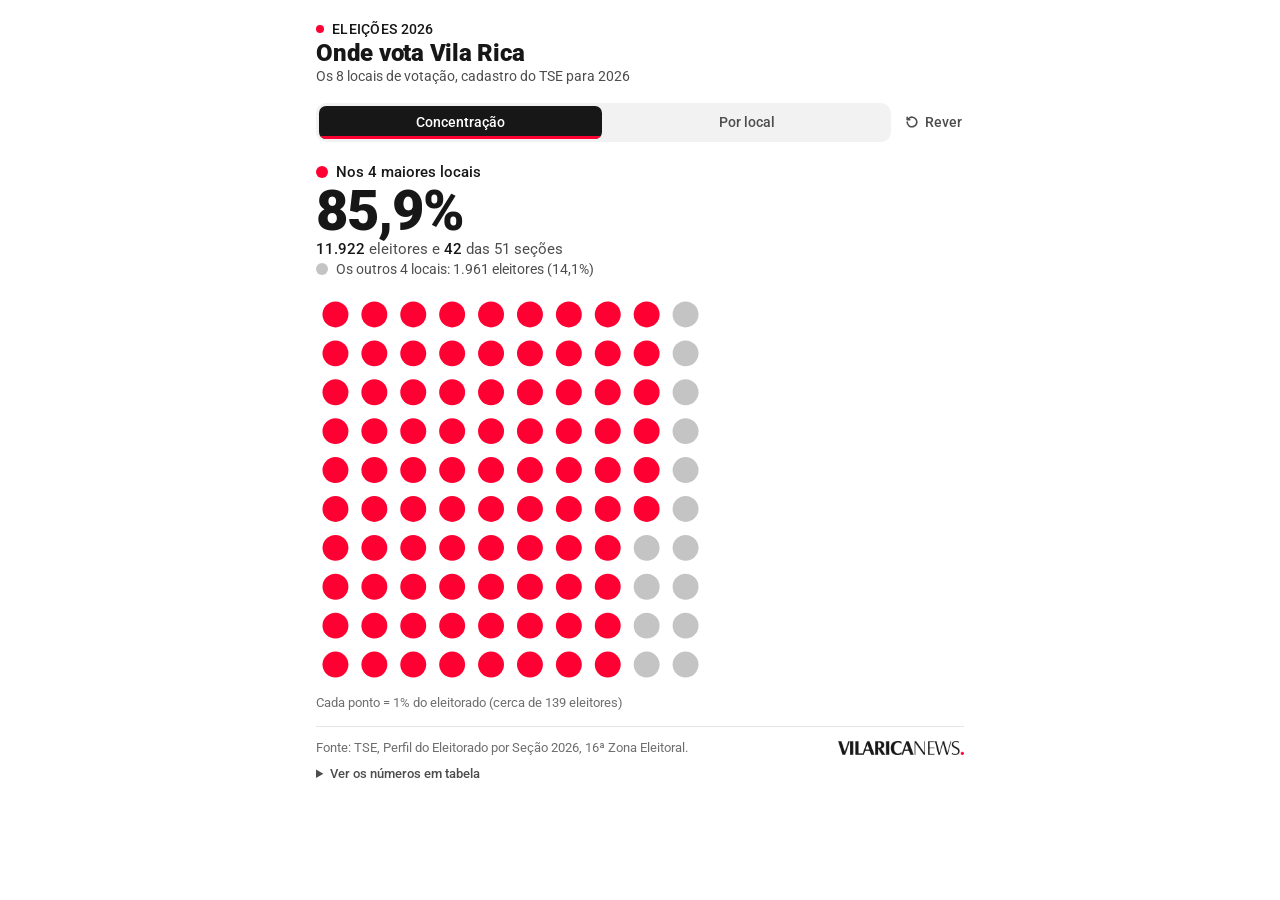
==== locais-de-votacao-2026/index.html @ ced644a5 "Gráficos de idade, locais de votação e gênero (TSE 2026) Motor comum em comum/ (pontos, barras e pir" ====
<!doctype html>
<html lang="pt-BR">
<head>
<meta charset="utf-8">
<meta name="viewport" content="width=device-width, initial-scale=1">
<title>Locais de votação de Vila Rica</title>
<meta name="robots" content="noindex, indexifembedded">
<link rel="preconnect" href="https://fonts.googleapis.com">
<link rel="preconnect" href="https://fonts.gstatic.com" crossorigin>
<link href="https://fonts.googleapis.com/css2?family=Roboto:wght@400;500;700;900&display=swap" rel="stylesheet">
<link rel="stylesheet" href="../comum/vrn.css">
</head>
<body>
<figure id="vrn"></figure>
<script src="../comum/vrn.js"></script>
<script>
(function () {
  var n = VRN.n, pct = VRN.pct, soma = VRN.soma;

  // TSE, Perfil do Eleitorado por Seção 2026 (MT), Vila Rica (código 98990), 16ª Zona.
  // [nome curto, nome no arquivo do TSE, eleitores, seções] — do maior para o menor
  var LOCAIS = [
    ['E.E. Maria Esther Peres', 'Escola Estadual Professora Maria Esther Peres', 4389, 16],
    ['Colégio Vale do Araguaia (CVA)', 'Colégio Vale do Araguaia (CVA)', 2868, 9],
    ['E.M. Ilma Valadares de Aragão', 'Escola Municipal Professora Ilma Valadares de Aragão', 2490, 10],
    ['E.E. Vila Rica', 'CDCE – Escola Estadual Vila Rica', 2175, 7],
    ['E.M. Alair Álvares Fernandes', 'Escola Municipal Alair Álvares Fernandes', 1293, 4],
    ['E.M. Nossa Senhora Aparecida', 'Escola Municipal Nossa Senhora Aparecida', 274, 3],
    ['E.M. Domingos Pereira Ávila', 'Escola Municipal Domingos Pereira Ávila', 227, 1],
    ['E.M. Procópio Faria', 'Escola Municipal Procópio Faria', 167, 1]
  ];
  var TOTAL = soma(LOCAIS.map(function (l) { return l[2]; }));
  var SECOES = soma(LOCAIS.map(function (l) { return l[3]; }));
  var MAIORES = LOCAIS.slice(0, 4), DEMAIS = LOCAIS.slice(4);
  var EL_MAIORES = soma(MAIORES.map(function (l) { return l[2]; }));
  var SEC_MAIORES = soma(MAIORES.map(function (l) { return l[3]; }));
  var EL_DEMAIS = TOTAL - EL_MAIORES;
  function secoes(s) { return s + (s === 1 ? ' seção' : ' seções'); }

  var LINHAS = LOCAIS.map(function (l, i) {
    return {
      rotulo: l[0], extra: secoes(l[3]), valor: l[2],
      cor: i < 4 ? 'var(--vrn-vermelho)' : 'var(--vrn-cinza)',
      dica: '<strong>' + l[1] + '</strong><br>' + n(l[2]) + ' eleitores · ' + pct(l[2] / TOTAL) + ' · ' + secoes(l[3])
    };
  });
  var P_MAIORES = Math.round(EL_MAIORES / TOTAL * 100);

  VRN.grafico({
    id: 'locais-de-votacao-2026',
    chapeu: 'Eleições 2026',
    titulo: 'Onde vota Vila Rica',
    subtitulo: 'Os ' + LOCAIS.length + ' locais de votação, cadastro do TSE para 2026',
    passos: [
      {
        aba: 'Concentração',
        painel:
          '<p class="vrn-chave"><span class="vrn-bolinha" style="background:var(--vrn-vermelho)"></span>Nos 4 maiores locais</p>' +
          '<p class="vrn-num" data-conta="' + (Math.round(EL_MAIORES / TOTAL * 1000) / 10) + '" data-casas="1" data-sufixo="%">' + pct(EL_MAIORES / TOTAL) + '</p>' +
          '<p class="vrn-rotulo"><strong>' + n(EL_MAIORES) + '</strong> eleitores e <strong>' + SEC_MAIORES + '</strong> das ' + SECOES + ' seções</p>' +
          '<p class="vrn-extra"><span class="vrn-bolinha" style="background:var(--vrn-cinza)"></span>Os outros 4 locais: ' + n(EL_DEMAIS) + ' eleitores (' + pct(EL_DEMAIS / TOTAL) + ')</p>',
        legenda: 'Cada ponto = 1% do eleitorado (cerca de ' + n(Math.round(TOTAL / 100)) + ' eleitores)',
        vis: {
          tipo: 'pontos',
          grupos: [
            { pontos: P_MAIORES, cor: 'var(--vrn-vermelho)', dica: '<strong>4 maiores locais</strong><br>' + n(EL_MAIORES) + ' eleitores · ' + pct(EL_MAIORES / TOTAL) },
            { pontos: 100 - P_MAIORES, cor: 'var(--vrn-cinza)', dica: '<strong>Outros 4 locais</strong><br>' + n(EL_DEMAIS) + ' eleitores · ' + pct(EL_DEMAIS / TOTAL) }
          ]
        }
      },
      {
        aba: 'Por local',
        painel:
          '<p class="vrn-chave">Maior local de votação</p>' +
          '<p class="vrn-num" data-conta="' + LOCAIS[0][2] + '">' + n(LOCAIS[0][2]) + '</p>' +
          '<p class="vrn-rotulo">eleitores na <strong>' + LOCAIS[0][0] + '</strong>, em ' + secoes(LOCAIS[0][3]) + '</p>',
        legenda: '<span class="vrn-bolinha" style="background:var(--vrn-vermelho)"></span>4 maiores locais ' +
          '<span class="vrn-bolinha" style="background:var(--vrn-cinza);margin-left:8px"></span>demais locais',
        vis: { tipo: 'barras', linhas: LINHAS }
      }
    ],
    fonte: 'Fonte: TSE, Perfil do Eleitorado por Seção 2026, 16ª Zona Eleitoral.',
    tabela: {
      colunas: ['Local de votação', 'Seções', 'Eleitores', '%'],
      grupos: [{
        linhas: LOCAIS.map(function (l) { return [l[1], l[3], n(l[2]), pct(l[2] / TOTAL).replace('%', '')]; })
          .concat([['Total', SECOES, n(TOTAL), '100,0']])
      }]
    }
  });
})();
</script>
</body>
</html>
---- comum/vrn.css ----
/* Gráficos do Vila Rica News — estilo comum
   Cores da marca: preto #171717 e vermelho #ff0032 (logotipo);
   azul e verde das editorias do site (#302ebd clareado 1 tom para passar no teste de daltonismo; #0b8b09) */
html, body { margin: 0; padding: 0; background: #ffffff; }

.vrn {
  --vrn-fundo: #ffffff;
  --vrn-tinta: #171717;
  --vrn-tinta-2: #4d4d4d;
  --vrn-tinta-3: #6e6e6e;
  --vrn-linha: #e5e5e5;
  --vrn-trilho: #f2f2f2;
  --vrn-destaque: #ff0032;
  --vrn-azul: #3b39c9;
  --vrn-vermelho: #ff0032;
  --vrn-verde: #0b8b09;
  --vrn-cinza: #c4c4c4;
  color-scheme: light;
  box-sizing: border-box;
  max-width: 680px;
  margin: 0 auto;
  padding: 20px 16px 16px;
  background: var(--vrn-fundo);
  color: var(--vrn-tinta);
  font-family: Roboto, system-ui, -apple-system, "Segoe UI", sans-serif;
  font-size: 16px;
  line-height: 1.4;
  text-align: left;
}
.vrn *, .vrn *::before, .vrn *::after { box-sizing: inherit; }
.vrn p { margin: 0; padding: 0; }

/* Dentro de iframe a matéria já dá as margens: o gráfico usa a coluna toda */
.vrn.vrn-iframe { max-width: none; margin: 0; padding: 4px 2px 2px; }

.vrn-chapeu { font-size: 14px; font-weight: 500; letter-spacing: .02em; text-transform: uppercase; margin-bottom: 6px; }
.vrn-chapeu::before { content: ""; display: inline-block; width: 8px; height: 8px; margin-right: 8px; border-radius: 50%; background: var(--vrn-destaque); vertical-align: 1px; }
.vrn-titulo { font-size: 24px; font-weight: 900; line-height: 1.15; letter-spacing: -0.01em; }
.vrn-sub { margin-top: 4px; font-size: 14px; color: var(--vrn-tinta-2); }

/* Abas */
.vrn-controles { display: flex; align-items: center; gap: 12px; margin-top: 16px; }
.vrn-abas { display: flex; flex: 1; gap: 4px; padding: 3px; border-radius: 10px; background: var(--vrn-trilho); }
.vrn-aba {
  position: relative; flex: 1; overflow: hidden;
  appearance: none; border: 0; margin: 0; border-radius: 7px;
  padding: 8px 6px; background: transparent; color: var(--vrn-tinta-2);
  font-family: inherit; font-size: 14px; font-weight: 500; line-height: 1.2; cursor: pointer;
}
.vrn-aba:hover { color: var(--vrn-tinta); }
.vrn-aba[aria-pressed="true"] { background: var(--vrn-tinta); color: #ffffff; }
.vrn-aba:focus-visible, .vrn-rever:focus-visible, .vrn summary:focus-visible { outline: 2px solid var(--vrn-destaque); outline-offset: 2px; }
.vrn-progresso { position: absolute; left: 0; bottom: 0; height: 3px; width: 0; background: var(--vrn-destaque); }
.vrn-rever {
  appearance: none; border: 0; background: none; margin: 0; padding: 8px 2px;
  color: var(--vrn-tinta-2); font-family: inherit; font-size: 14px; font-weight: 500; line-height: 1.2; cursor: pointer;
  display: inline-flex; align-items: center; gap: 6px; white-space: nowrap;
}
.vrn-rever:hover { color: var(--vrn-tinta); }
.vrn-rever svg { width: 14px; height: 14px; }

/* Painéis e legendas: todos na mesma célula, para a altura não pular entre abas */
.vrn-paineis, .vrn-legendas { display: grid; }
.vrn-paineis { margin-top: 20px; }
.vrn-painel, .vrn-legenda { grid-area: 1 / 1; opacity: 0; visibility: hidden; transition: opacity .35s ease, transform .35s ease, visibility 0s .35s; }
.vrn-painel { transform: translateY(6px); }
.vrn-painel.ativo, .vrn-legenda.ativo { opacity: 1; visibility: visible; transform: none; transition: opacity .45s ease .1s, transform .45s ease .1s, visibility 0s; }
.vrn-num { font-size: 56px; font-weight: 900; line-height: 1; letter-spacing: -0.02em; }
.vrn-num-m { font-size: 44px; }
.vrn-rotulo { margin-top: 6px; font-size: 15px; color: var(--vrn-tinta-2); }
.vrn-rotulo strong, .vrn-extra strong { color: var(--vrn-tinta); font-weight: 500; }
.vrn-dupla { display: grid; grid-template-columns: 1fr 1fr; gap: 16px; }
.vrn-chave { display: flex; align-items: center; gap: 8px; font-size: 15px; font-weight: 500; margin-bottom: 6px; }
.vrn-bolinha { width: 12px; height: 12px; border-radius: 50%; flex: none; display: inline-block; }
.vrn-extra { display: flex; align-items: center; gap: 8px; margin-top: 10px; font-size: 14px; color: var(--vrn-tinta-2); }
.vrn-legendas { margin-top: 10px; }
.vrn-legenda { display: flex; align-items: center; gap: 8px; font-size: 13px; color: var(--vrn-tinta-3); }
.vrn-legenda .vrn-bolinha { width: 9px; height: 9px; }

/* Palco: área do gráfico; a altura é calculada pelo script */
.vrn-palco { position: relative; margin-top: 16px; height: 300px; }
.vrn-camada { position: absolute; inset: 0; display: flex; flex-direction: column; justify-content: center; justify-content: safe center; opacity: 0; visibility: hidden; transition: opacity .3s ease, visibility 0s .3s; }
.vrn-camada.ativa { opacity: 1; visibility: visible; transition: opacity .3s ease, visibility 0s; }

/* Pontos */
.vrn-camada svg { display: block; overflow: visible; touch-action: pan-y; }
.vrn-ponto {
  fill: var(--cor); stroke: var(--cor); stroke-width: 0;
  transform-box: fill-box; transform-origin: center; transform: scale(0);
  transition: transform .45s cubic-bezier(.34,1.56,.64,1), opacity .2s ease;
}
.vrn-ponto.visivel { transform: scale(1); }
.vrn-ponto.vazado { fill: var(--vrn-fundo); stroke-width: 2.5px; }
.vrn-apagado { opacity: .25; }

/* Barras (um lado) */
.vrn-barras { display: flex; flex-direction: column; justify-content: center; justify-content: safe center; height: 100%; }
.vrn-barra { height: var(--vrn-linha, 40px); display: flex; flex-direction: column; justify-content: center; gap: 3px; cursor: default; transition: opacity .2s ease; }
.vrn-barra-rotulo { display: flex; align-items: baseline; gap: 8px; font-size: 13.5px; line-height: 1.2; color: var(--vrn-tinta); white-space: nowrap; overflow: hidden; text-overflow: ellipsis; }
.vrn-barra-rotulo span { color: var(--vrn-tinta-3); font-size: 12.5px; }
.vrn-barra-linha { display: flex; align-items: center; height: var(--vrn-espessura, 16px); }
.vrn-barra-fill { height: 100%; width: 0; background: var(--cor); border-radius: 0 4px 4px 0; transition: width .8s cubic-bezier(.22,1,.36,1); }
.vrn-barra-valor { margin-left: 8px; font-size: 13.5px; font-weight: 500; white-space: nowrap; font-variant-numeric: tabular-nums; opacity: 0; transition: opacity .3s ease; }
.vrn-barra.visivel .vrn-barra-valor { opacity: 1; }

/* Pirâmide (dois lados) */
.vrn-piramide { display: flex; flex-direction: column; justify-content: center; justify-content: safe center; height: 100%; }
.vrn-pir-chaves { display: flex; justify-content: space-between; font-size: 13.5px; font-weight: 500; margin-bottom: 4px; }
.vrn-pir-chaves span { display: inline-flex; align-items: center; gap: 6px; }
.vrn-pir { height: var(--vrn-linha, 40px); display: flex; flex-direction: column; justify-content: center; gap: 2px; cursor: default; transition: opacity .2s ease; }
.vrn-pir-rotulo { text-align: center; font-size: 12.5px; line-height: 1.2; color: var(--vrn-tinta-2); white-space: nowrap; overflow: hidden; text-overflow: ellipsis; }
.vrn-pir-linha { display: grid; grid-template-columns: 1fr 1fr; gap: 2px; height: var(--vrn-espessura, 16px); }
.vrn-pir-lado { display: flex; align-items: center; height: 100%; min-width: 0; }
.vrn-pir-lado.esq { flex-direction: row-reverse; }
.vrn-pir-fill { height: 100%; width: 0; background: var(--cor); transition: width .8s cubic-bezier(.22,1,.36,1); }
.vrn-pir-lado.esq .vrn-pir-fill { border-radius: 4px 0 0 4px; }
.vrn-pir-lado.dir .vrn-pir-fill { border-radius: 0 4px 4px 0; }
.vrn-pir-valor { padding: 0 6px; font-size: 12.5px; color: var(--vrn-tinta-2); white-space: nowrap; font-variant-numeric: tabular-nums; opacity: 0; transition: opacity .3s ease; }
.vrn-pir-valor.maior { color: var(--vrn-tinta); font-weight: 700; }
.vrn-pir.visivel .vrn-pir-valor { opacity: 1; }

/* Dica */
.vrn-dica {
  position: absolute; z-index: 3; pointer-events: none; opacity: 0;
  max-width: 260px; padding: 8px 10px; border-radius: 6px; background: var(--vrn-tinta); color: #ffffff;
  font-size: 13px; line-height: 1.35; transform: translate(-50%, calc(-100% - 10px)); transition: opacity .12s ease;
}
.vrn-dica.on { opacity: 1; }
.vrn-dica strong { font-weight: 500; }

/* Rodapé e tabela */
.vrn figcaption { margin-top: 14px; padding-top: 12px; border-top: 1px solid var(--vrn-linha); font-size: 12.5px; color: var(--vrn-tinta-3); }
.vrn-rodape { display: flex; align-items: flex-start; justify-content: space-between; gap: 16px; }
.vrn-rodape p { flex: 1; }
.vrn-logo { display: block; flex: none; width: 126px; height: auto; margin-top: 2px; }
.vrn details { margin-top: 8px; }
.vrn summary { cursor: pointer; font-size: 13px; font-weight: 500; color: var(--vrn-tinta-2); width: max-content; }
.vrn table { width: 100%; margin-top: 10px; border-collapse: collapse; font-size: 14px; font-variant-numeric: tabular-nums; }
.vrn th, .vrn td { padding: 7px 4px; border-bottom: 1px solid var(--vrn-linha); text-align: right; font-weight: 400; }
.vrn th:first-child, .vrn td:first-child { text-align: left; }
.vrn thead th { font-size: 12.5px; font-weight: 500; color: var(--vrn-tinta-3); }
.vrn tbody th { color: var(--vrn-tinta); }
.vrn tr.vrn-grupo th { padding-top: 12px; font-weight: 500; color: var(--vrn-tinta-2); border-bottom: 0; }

@media (max-width: 420px) {
  .vrn-titulo { font-size: 21px; }
  .vrn-num { font-size: 48px; }
  .vrn-num-m { font-size: 36px; }
  .vrn-controles { gap: 8px; }
  .vrn-rodape { flex-direction: column; gap: 10px; }
}
@media (max-width: 360px) {
  .vrn-aba { font-size: 13px; padding: 8px 4px; }
  .vrn-rever span { display: none; }
}
@media (prefers-reduced-motion: reduce) {
  .vrn-ponto, .vrn-painel, .vrn-legenda, .vrn-camada, .vrn-barra-fill, .vrn-pir-fill, .vrn-barra-valor, .vrn-pir-valor { transition: none !important; }
}
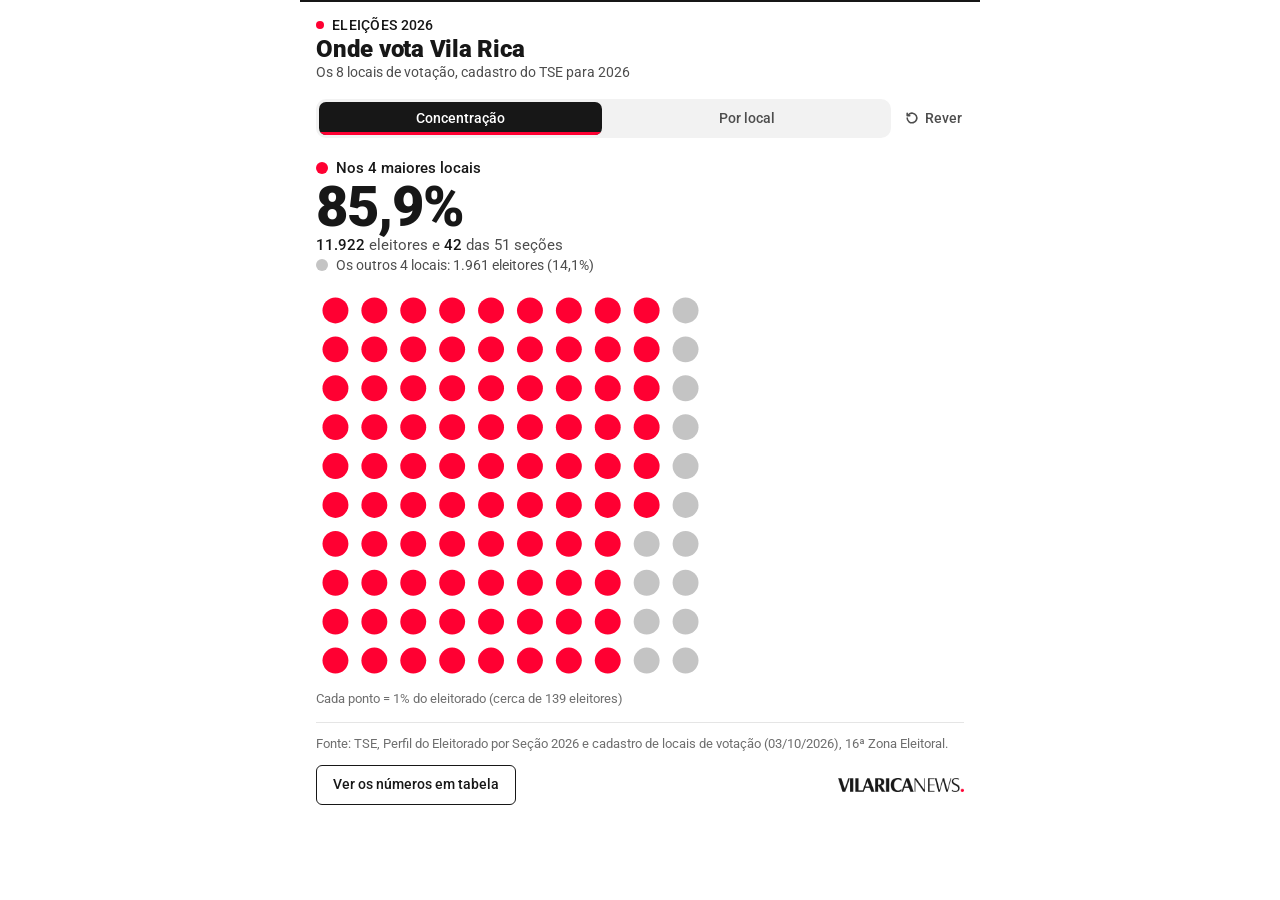
==== commit 3c251c86: "Locais de votação: nome atual do local 1090 (cadastro do TSE de 03/10) "CDCE - Escola Estadual Vila " ====
--- a/locais-de-votacao-2026/index.html
+++ b/locais-de-votacao-2026/index.html
@@ -23,7 +23,7 @@
     ['E.E. Maria Esther Peres', 'Escola Estadual Professora Maria Esther Peres', 4389, 16],
     ['Colégio Vale do Araguaia (CVA)', 'Colégio Vale do Araguaia (CVA)', 2868, 9],
     ['E.M. Ilma Valadares de Aragão', 'Escola Municipal Professora Ilma Valadares de Aragão', 2490, 10],
-    ['E.E. Vila Rica', 'CDCE – Escola Estadual Vila Rica', 2175, 7],
+    ['E.E. Militar Tiradentes', 'Escola Estadual Militar Tiradentes Sd PM Antônio Eustáquio de Paula', 2175, 7],   // até julho: CDCE - Escola Estadual Vila Rica
     ['E.M. Alair Álvares Fernandes', 'Escola Municipal Alair Álvares Fernandes', 1293, 4],
     ['E.M. Nossa Senhora Aparecida', 'Escola Municipal Nossa Senhora Aparecida', 274, 3],
     ['E.M. Domingos Pereira Ávila', 'Escola Municipal Domingos Pereira Ávila', 227, 1],
@@ -79,7 +79,7 @@
         vis: { tipo: 'barras', linhas: LINHAS }
       }
     ],
-    fonte: 'Fonte: TSE, Perfil do Eleitorado por Seção 2026, 16ª Zona Eleitoral.',
+    fonte: 'Fonte: TSE, Perfil do Eleitorado por Seção 2026 e cadastro de locais de votação (03/10/2026), 16ª Zona Eleitoral.',
     tabela: {
       colunas: ['Local de votação', 'Seções', 'Eleitores', '%'],
       grupos: [{
--- a/comum/vrn.css
+++ b/comum/vrn.css
@@ -15,11 +15,13 @@
   --vrn-vermelho: #ff0032;
   --vrn-verde: #0b8b09;
   --vrn-cinza: #c4c4c4;
+  --vrn-sem: #8a8a8a;
   color-scheme: light;
   box-sizing: border-box;
   max-width: 680px;
   margin: 0 auto;
-  padding: 20px 16px 16px;
+  padding: 14px 16px 20px;
+  border-top: 2px solid var(--vrn-tinta);
   background: var(--vrn-fundo);
   color: var(--vrn-tinta);
   font-family: Roboto, system-ui, -apple-system, "Segoe UI", sans-serif;
@@ -31,9 +33,9 @@
 .vrn p { margin: 0; padding: 0; }
 
 /* Dentro de iframe a matéria já dá as margens: o gráfico usa a coluna toda */
-.vrn.vrn-iframe { max-width: none; margin: 0; padding: 4px 2px 2px; }
+.vrn.vrn-iframe { max-width: none; margin: 0; padding: 14px 2px 20px; }
 
-.vrn-chapeu { font-size: 14px; font-weight: 500; letter-spacing: .02em; text-transform: uppercase; margin-bottom: 6px; }
+.vrn-chapeu { font-size: 14px; font-weight: 500; letter-spacing: .02em; text-transform: uppercase; margin-bottom: 4px; }
 .vrn-chapeu::before { content: ""; display: inline-block; width: 8px; height: 8px; margin-right: 8px; border-radius: 50%; background: var(--vrn-destaque); vertical-align: 1px; }
 .vrn-titulo { font-size: 24px; font-weight: 900; line-height: 1.15; letter-spacing: -0.01em; }
 .vrn-sub { margin-top: 4px; font-size: 14px; color: var(--vrn-tinta-2); }
@@ -49,7 +51,7 @@
 }
 .vrn-aba:hover { color: var(--vrn-tinta); }
 .vrn-aba[aria-pressed="true"] { background: var(--vrn-tinta); color: #ffffff; }
-.vrn-aba:focus-visible, .vrn-rever:focus-visible, .vrn summary:focus-visible { outline: 2px solid var(--vrn-destaque); outline-offset: 2px; }
+.vrn-aba:focus-visible, .vrn-rever:focus-visible, .vrn-btn-tabela:focus-visible { outline: 2px solid var(--vrn-destaque); outline-offset: 2px; }
 .vrn-progresso { position: absolute; left: 0; bottom: 0; height: 3px; width: 0; background: var(--vrn-destaque); }
 .vrn-rever {
   appearance: none; border: 0; background: none; margin: 0; padding: 8px 2px;
@@ -87,10 +89,13 @@
 .vrn-ponto {
   fill: var(--cor); stroke: var(--cor); stroke-width: 0;
   transform-box: fill-box; transform-origin: center; transform: scale(0);
-  transition: transform .45s cubic-bezier(.34,1.56,.64,1), opacity .2s ease;
+  transition: transform .45s cubic-bezier(.34,1.56,.64,1), fill .5s ease, stroke .5s ease, stroke-width .5s ease, opacity .2s ease;
 }
 .vrn-ponto.visivel { transform: scale(1); }
 .vrn-ponto.vazado { fill: var(--vrn-fundo); stroke-width: 2.5px; }
+.vrn-ponto.pulsa { animation: vrn-pulsa 1.4s ease-in-out 2; }
+@keyframes vrn-pulsa { 0%, 100% { transform: scale(1); } 50% { transform: scale(1.35); } }
+.vrn-anel { width: 12px; height: 12px; border-radius: 50%; flex: none; display: inline-block; border: 2px solid var(--vrn-sem); }
 .vrn-apagado { opacity: .25; }
 
 /* Barras (um lado) */
@@ -102,6 +107,11 @@
 .vrn-barra-fill { height: 100%; width: 0; background: var(--cor); border-radius: 0 4px 4px 0; transition: width .8s cubic-bezier(.22,1,.36,1); }
 .vrn-barra-valor { margin-left: 8px; font-size: 13.5px; font-weight: 500; white-space: nowrap; font-variant-numeric: tabular-nums; opacity: 0; transition: opacity .3s ease; }
 .vrn-barra.visivel .vrn-barra-valor { opacity: 1; }
+
+/* Pouca altura: letra menor e menos folga */
+.vrn-compacto .vrn-barra, .vrn-compacto .vrn-pir { gap: 1px; }
+.vrn-compacto .vrn-barra-rotulo, .vrn-compacto .vrn-barra-valor { font-size: 12px; }
+.vrn-compacto .vrn-barra-rotulo span, .vrn-compacto .vrn-pir-rotulo, .vrn-compacto .vrn-pir-valor { font-size: 11.5px; }
 
 /* Pirâmide (dois lados) */
 .vrn-piramide { display: flex; flex-direction: column; justify-content: center; justify-content: safe center; height: 100%; }
@@ -119,6 +129,27 @@
 .vrn-pir-valor.maior { color: var(--vrn-tinta); font-weight: 700; }
 .vrn-pir.visivel .vrn-pir-valor { opacity: 1; }
 
+/* Colunas e linhas por hora */
+.vrn-plano { display: block; overflow: visible; touch-action: pan-y; }
+.vrn-faixa { fill: var(--vrn-trilho); }
+.vrn-faixa-rotulo { font-size: 12.5px; fill: var(--vrn-tinta-2); }
+.vrn-grade { stroke: var(--vrn-linha); stroke-width: 1; }
+.vrn-base { stroke: #bdbdbd; stroke-width: 1; }
+.vrn-eixo { font-size: 12px; fill: var(--vrn-tinta-3); }
+.vrn-col { fill: var(--cor); transform: scaleY(0); transition: transform .6s cubic-bezier(.22,1,.36,1), opacity .2s ease; }
+.vrn-col.visivel { transform: scaleY(1); }
+.vrn-col-valor { font-size: 12px; font-weight: 500; fill: var(--vrn-tinta); opacity: 0; transition: opacity .3s ease; }
+.vrn-col-valor.visivel { opacity: 1; }
+.vrn-lin { fill: none; stroke: var(--cor); stroke-width: 2.5px; stroke-linejoin: round; stroke-linecap: round; stroke-dasharray: 1; stroke-dashoffset: 1; transition: stroke-dashoffset 1.2s ease; }
+.vrn-lin.visivel { stroke-dashoffset: 0; }
+.vrn-lin-ponto { fill: var(--cor); stroke: var(--vrn-fundo); stroke-width: 2px; opacity: 0; transition: opacity .3s ease .9s; }
+.vrn-lin-rotulo { font-size: 12.5px; font-weight: 700; fill: var(--vrn-tinta); opacity: 0; transition: opacity .3s ease .9s; }
+.vrn-lin-ponto.visivel, .vrn-lin-rotulo.visivel { opacity: 1; }
+.vrn-guia { stroke: var(--vrn-tinta-3); stroke-width: 1; opacity: 0; }
+.vrn-guia.on { opacity: .6; }
+.vrn-traco { width: 16px; height: 3px; border-radius: 2px; flex: none; display: inline-block; }
+.vrn-alerta { width: 12px; height: 12px; border-radius: 3px; flex: none; display: inline-block; background: #ffd400; box-shadow: inset 0 0 0 1px rgba(0,0,0,.25); }
+
 /* Dica */
 .vrn-dica {
   position: absolute; z-index: 3; pointer-events: none; opacity: 0;
@@ -130,12 +161,19 @@
 
 /* Rodapé e tabela */
 .vrn figcaption { margin-top: 14px; padding-top: 12px; border-top: 1px solid var(--vrn-linha); font-size: 12.5px; color: var(--vrn-tinta-3); }
-.vrn-rodape { display: flex; align-items: flex-start; justify-content: space-between; gap: 16px; }
-.vrn-rodape p { flex: 1; }
-.vrn-logo { display: block; flex: none; width: 126px; height: auto; margin-top: 2px; }
-.vrn details { margin-top: 8px; }
-.vrn summary { cursor: pointer; font-size: 13px; font-weight: 500; color: var(--vrn-tinta-2); width: max-content; }
-.vrn table { width: 100%; margin-top: 10px; border-collapse: collapse; font-size: 14px; font-variant-numeric: tabular-nums; }
+/* Botão da tabela e assinatura na mesma linha */
+.vrn-acoes { display: flex; align-items: center; justify-content: space-between; flex-wrap: wrap; gap: 10px 12px; margin-top: 12px; }
+.vrn-btn-tabela {
+  appearance: none; margin: 0; min-height: 40px; padding: 9px 16px; border: 1px solid var(--vrn-tinta); border-radius: 6px;
+  background: var(--vrn-fundo); color: var(--vrn-tinta); font-family: inherit; font-size: 14px; font-weight: 500; line-height: 1.2; cursor: pointer;
+}
+.vrn-btn-tabela:hover { background: var(--vrn-tinta); color: #ffffff; }
+.vrn-logo { display: block; flex: none; width: 126px; height: auto; }
+/* A tabela aparece no lugar do gráfico (o iframe tem altura fixa) */
+.vrn-tabela { display: none; margin-top: 16px; overflow: auto; }
+.vrn.vrn-com-tabela .vrn-tabela { display: block; }
+.vrn.vrn-com-tabela .vrn-controles, .vrn.vrn-com-tabela .vrn-paineis, .vrn.vrn-com-tabela .vrn-palco, .vrn.vrn-com-tabela .vrn-legendas { display: none; }
+.vrn table { width: 100%; margin: 0; border-collapse: collapse; font-size: 14px; font-variant-numeric: tabular-nums; }
 .vrn th, .vrn td { padding: 7px 4px; border-bottom: 1px solid var(--vrn-linha); text-align: right; font-weight: 400; }
 .vrn th:first-child, .vrn td:first-child { text-align: left; }
 .vrn thead th { font-size: 12.5px; font-weight: 500; color: var(--vrn-tinta-3); }
@@ -147,12 +185,13 @@
   .vrn-num { font-size: 48px; }
   .vrn-num-m { font-size: 36px; }
   .vrn-controles { gap: 8px; }
-  .vrn-rodape { flex-direction: column; gap: 10px; }
+  .vrn-logo { width: 100px; }
 }
 @media (max-width: 360px) {
   .vrn-aba { font-size: 13px; padding: 8px 4px; }
   .vrn-rever span { display: none; }
 }
 @media (prefers-reduced-motion: reduce) {
-  .vrn-ponto, .vrn-painel, .vrn-legenda, .vrn-camada, .vrn-barra-fill, .vrn-pir-fill, .vrn-barra-valor, .vrn-pir-valor { transition: none !important; }
+  .vrn-ponto, .vrn-painel, .vrn-legenda, .vrn-camada, .vrn-barra-fill, .vrn-pir-fill, .vrn-barra-valor, .vrn-pir-valor,
+  .vrn-col, .vrn-col-valor, .vrn-lin, .vrn-lin-ponto, .vrn-lin-rotulo { transition: none !important; animation: none !important; }
 }
